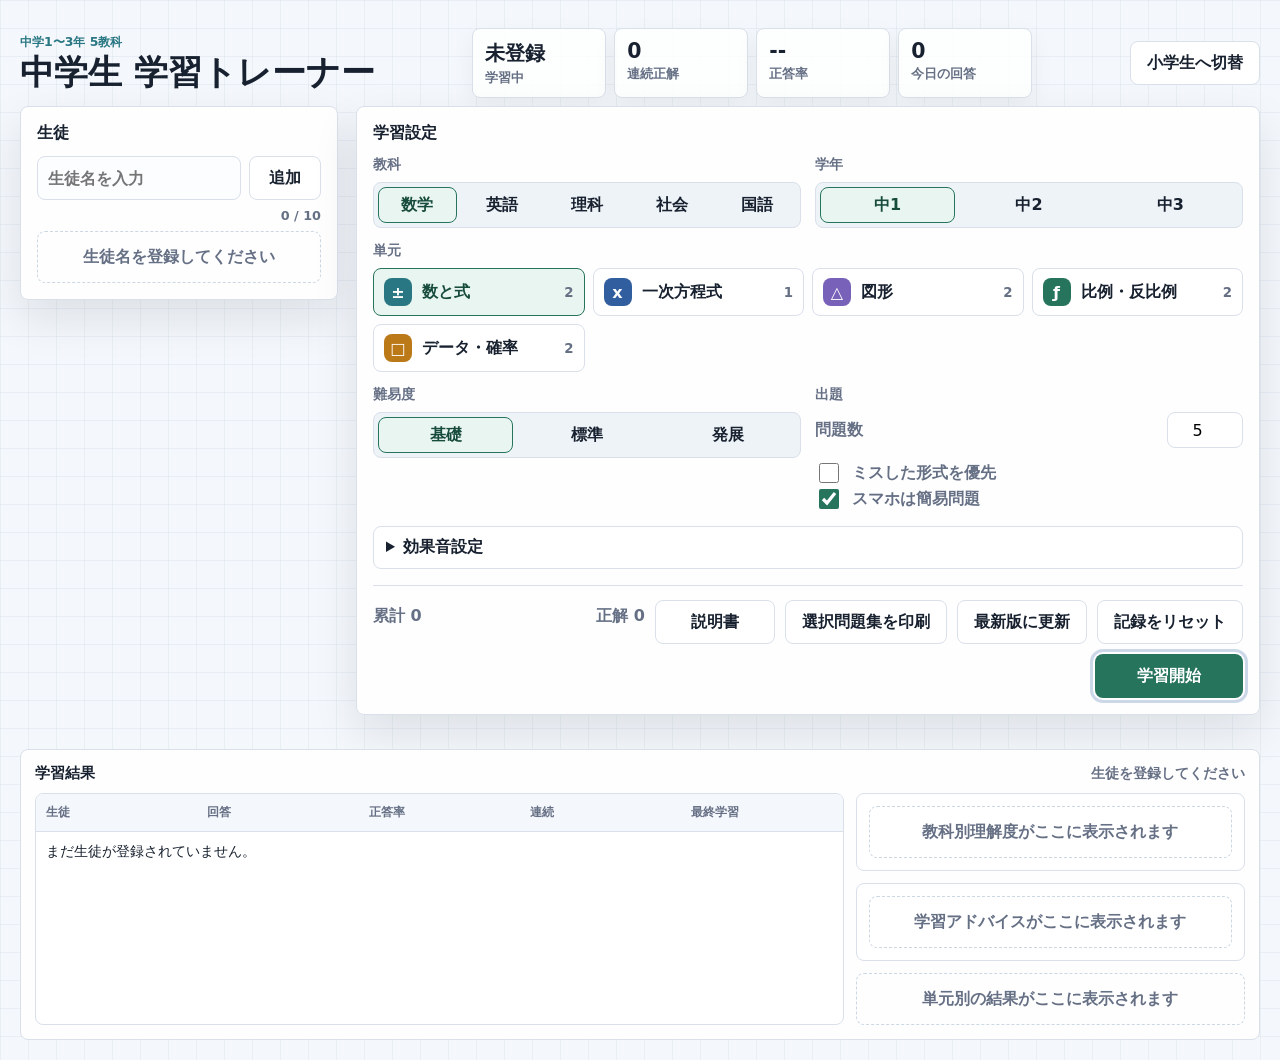
==== index.html @ bdedbe23 "Add files via upload" ====
<!doctype html>
<html lang="ja">
  <head>
    <meta charset="utf-8" />
    <meta name="viewport" content="width=device-width, initial-scale=1" />
    <title>学習トレーナー</title>
  <link rel="stylesheet" href="./styles.css?v=20260623-expert-level" />
  </head>
  <body class="teacher-mode">
    <div class="app-shell">
      <header class="topbar">
        <div>
          <p class="eyebrow" id="appEyebrow">小学生・中学生</p>
          <h1 id="appTitle">学習トレーナー</h1>
        </div>
        <div class="score-strip" aria-label="学習状況">
          <div>
            <span id="activeStudentName">未登録</span>
            <small>学習中</small>
          </div>
          <div>
            <span id="streakCount">0</span>
            <small>連続正解</small>
          </div>
          <div>
            <span id="accuracyRate">--</span>
            <small>正答率</small>
          </div>
          <div>
            <span id="todayCount">0</span>
            <small>今日の回答</small>
          </div>
        </div>
        <div class="topbar-actions">
          <button class="secondary stage-switch" id="schoolStageButton" type="button">小/中切替</button>
          <button class="secondary teacher-switch" id="teacherModeButton" type="button">講師画面</button>
        </div>
      </header>

      <main>
        <section class="teacher-screen" id="teacherScreen" aria-label="講師画面">
          <div class="teacher-grid">
            <section class="teacher-panel student-section">
              <h2>生徒</h2>
              <form class="student-form" id="studentForm">
                <label class="sr-only" for="studentNameInput">生徒名</label>
                <input id="studentNameInput" type="text" maxlength="16" autocomplete="off" placeholder="生徒名を入力" />
                <button class="secondary" id="addStudent" type="submit">追加</button>
              </form>
              <div class="student-count" id="studentCount">0 / 10</div>
              <div class="student-list" id="studentList"></div>
            </section>

            <section class="teacher-panel setup-panel">
              <h2>学習設定</h2>
              <div class="setup-grid">
                <div>
                  <h3>教科</h3>
                  <div class="segmented subject-tabs" id="subjectTabs" role="tablist" aria-label="教科"></div>
                </div>
                <div>
                  <h3>学年</h3>
                  <div class="segmented grade-tabs" id="gradeTabs" role="tablist" aria-label="学年"></div>
                </div>
                <div class="wide">
                  <h3>単元</h3>
                  <div class="unit-list compact-units" id="unitList"></div>
                </div>
                <div>
                  <h3>難易度</h3>
                  <div class="segmented" id="levelTabs" role="tablist" aria-label="難易度"></div>
                </div>
                <div class="session-options">
                  <h3>出題</h3>
                  <div class="setting-row">
                    <label for="questionCount">問題数</label>
                    <input id="questionCount" type="number" min="5" max="100" step="5" value="5" />
                  </div>
                  <label class="toggle-row">
                    <input id="mistakeMode" type="checkbox" />
                    <span>ミスした形式を優先</span>
                  </label>
                  <label class="toggle-row">
                    <input id="mobileSimpleMode" type="checkbox" checked />
                    <span>スマホは簡易問題</span>
                  </label>
                </div>
                <details class="wide sound-settings" id="soundSettingsPanel">
                  <summary>効果音設定</summary>
                  <div class="sound-grid" id="soundSettings"></div>
                </details>
              </div>
              <div class="start-row">
                <div class="mini-stats">
                  <span>累計 <strong id="totalAnswers">0</strong></span>
                  <span>正解 <strong id="totalCorrect">0</strong></span>
                </div>
                <a class="secondary guide-link" href="./learning-guide.html" target="_blank" rel="noreferrer">説明書</a>
                <button class="secondary" id="printWorkbook" type="button">選択問題集を印刷</button>
                <button class="secondary" id="refreshCache" type="button">最新版に更新</button>
                <button class="secondary" id="resetStats" type="button">記録をリセット</button>
                <button class="primary" id="startSession" type="button">学習開始</button>
              </div>
            </section>

            <section class="results-strip teacher-results" aria-label="学習結果">
              <div class="review-head">
                <h2>学習結果</h2>
                <span id="resultsSummary" class="results-summary">生徒を登録してください</span>
              </div>
              <div class="results-layout">
                <div class="results-table-wrap">
                  <table class="results-table">
                    <thead>
                      <tr>
                        <th>生徒</th>
                        <th>回答</th>
                        <th>正答率</th>
                        <th>連続</th>
                        <th>最終学習</th>
                      </tr>
                    </thead>
                    <tbody id="resultsTableBody"></tbody>
                  </table>
                </div>
                <div class="insight-column">
                  <div class="subject-insight" id="subjectInsight"></div>
                  <div class="learning-advice" id="learningAdvice"></div>
                  <div class="unit-breakdown" id="unitBreakdown"></div>
                </div>
              </div>
            </section>
          </div>
        </section>

        <section class="learning-surface student-screen" id="studentScreen" aria-label="生徒用画面">
          <div class="session-bar">
            <div>
              <p class="unit-kicker" id="unitKicker">数と式</p>
              <h2 id="questionTitle">問題</h2>
            </div>
            <div class="progress-cluster" aria-label="進捗">
              <span id="progressText">1 / 10</span>
              <div class="progress-track">
                <span id="progressFill"></span>
              </div>
            </div>
          </div>

          <div class="problem-layout">
            <article class="problem-card">
              <div class="problem-meta">
                <span id="skillTag">正負の数</span>
                <span id="levelTag">基礎</span>
              </div>
              <p id="problemText" class="problem-text"></p>
              <div class="inline-memo-box memo-box" aria-label="タブレット用計算メモ">
                <div class="memo-head">
                  <h3>計算メモ</h3>
                  <button class="secondary small-button" id="clearInlineMemo" type="button">消す</button>
                </div>
                <textarea id="inlineScratchPad" spellcheck="false" autocomplete="off" placeholder="途中式やメモをここに入力できます。保存はされません。"></textarea>
              </div>
              <div id="answerArea" class="answer-area"></div>
              <div class="action-row">
                <button class="primary" id="beginAnswer" type="button">回答する</button>
                <button class="primary" id="checkAnswer" type="button">答え合わせ</button>
                <button class="secondary" id="saveQuestion" type="button">やめる</button>
                <button class="secondary" id="nextQuestion" type="button">次の問題</button>
              </div>
              <div id="feedback" class="feedback" aria-live="polite"></div>
            </article>

            <aside class="work-panel" aria-label="計算メモ">
              <canvas id="visualCanvas" width="640" height="440"></canvas>
              <div class="memo-box">
                <div class="memo-head">
                  <h3>計算メモ</h3>
                  <button class="secondary small-button" id="clearMemo" type="button">消す</button>
                </div>
                <textarea id="scratchPad" spellcheck="false" autocomplete="off" placeholder="途中式やメモをここに入力できます。保存はされません。"></textarea>
              </div>
            </aside>
          </div>

          <section class="review-strip" aria-label="直近の結果">
            <div class="review-head">
              <h2>直近の結果</h2>
              <button class="icon-button" id="restartSession" type="button" aria-label="はじめから">
                <span aria-hidden="true">↻</span>
              </button>
            </div>
            <div id="historyList" class="history-list"></div>
          </section>

          <section class="session-result" id="sessionResult" aria-label="結果">
            <div class="result-panel">
              <p class="unit-kicker" id="resultKicker">結果</p>
              <h2 id="resultTitle">学習結果</h2>
              <div class="result-score">
                <div><span id="resultCorrect">0</span><small>正解</small></div>
                <div><span id="resultTotal">0</span><small>回答</small></div>
                <div><span id="resultAccuracy">--</span><small>正答率</small></div>
              </div>
              <button class="primary" id="returnSelection" type="button">選択画面へ</button>
            </div>
          </section>
        </section>
      </main>
    </div>

    <div class="print-dialog-backdrop" id="printDialog" hidden>
      <section class="print-dialog" role="dialog" aria-modal="true" aria-labelledby="printDialogTitle">
        <div class="print-dialog-head">
          <div>
            <p class="unit-kicker">予習用問題集</p>
            <h2 id="printDialogTitle">印刷する範囲を選択</h2>
          </div>
          <button class="icon-button" id="closePrintDialog" type="button" aria-label="閉じる">×</button>
        </div>
        <div class="print-form">
          <label>
            <span>教科</span>
            <select id="printSubject"></select>
          </label>
          <label>
            <span>学年</span>
            <select id="printGrade"></select>
          </label>
          <label>
            <span>単元</span>
            <select id="printUnit"></select>
          </label>
          <label>
            <span>難易度</span>
            <select id="printLevel"></select>
          </label>
          <label>
            <span>単元あたり問題ページ</span>
            <input id="printPages" type="number" min="1" max="8" step="1" value="1" />
          </label>
          <p class="print-estimate" id="printEstimate">問題ページ数を選択してください。</p>
        </div>
        <div class="print-dialog-actions">
          <button class="secondary" id="cancelPrintWorkbook" type="button">キャンセル</button>
          <button class="primary" id="createPrintWorkbook" type="button">問題集を作成</button>
        </div>
      </section>
    </div>

    <div class="school-choice-backdrop" id="schoolChoice" role="dialog" aria-modal="true" aria-labelledby="schoolChoiceTitle" hidden>
      <section class="school-choice">
        <p class="unit-kicker">学習コース</p>
        <h2 id="schoolChoiceTitle">どちらで学習しますか</h2>
        <div class="school-choice-grid">
          <button class="school-choice-card" type="button" data-school-stage="elementary">
            <span>小</span>
            <strong>小学生</strong>
            <small>小1〜小6 / 算数・国語・理科・社会・英語</small>
          </button>
          <button class="school-choice-card" type="button" data-school-stage="junior">
            <span>中</span>
            <strong>中学生</strong>
            <small>中1〜中3 / 5教科</small>
          </button>
        </div>
      </section>
    </div>

  <script src="./app.js?v=20260623-expert-level"></script>
  </body>
</html>
---- styles.css ----
:root {
  color-scheme: light;
  --ink: #18212f;
  --muted: #667085;
  --line: #d9e0ea;
  --panel: #ffffff;
  --paper: #f4f7fb;
  --green: #27745d;
  --green-dark: #174c3c;
  --red: #b44745;
  --amber: #bc7917;
  --blue: #315e9f;
  --teal: #287783;
  --lavender: #7861b8;
  --shadow: 0 18px 45px rgba(24, 33, 47, 0.1);
}

* {
  box-sizing: border-box;
}

html {
  min-height: 100%;
  background:
    linear-gradient(rgba(49, 94, 159, 0.06) 1px, transparent 1px),
    linear-gradient(90deg, rgba(40, 119, 131, 0.06) 1px, transparent 1px),
    var(--paper);
  background-size: 28px 28px;
}

body {
  min-height: 100%;
  margin: 0;
  color: var(--ink);
  font-family:
    "Yu Gothic UI",
    "Meiryo",
    system-ui,
    -apple-system,
    BlinkMacSystemFont,
    "Segoe UI",
    sans-serif;
}

button,
input {
  font: inherit;
  touch-action: manipulation;
}

.sr-only {
  position: absolute;
  width: 1px;
  height: 1px;
  overflow: hidden;
  clip: rect(0 0 0 0);
  white-space: nowrap;
}

button {
  border: 0;
  cursor: pointer;
}

.app-shell {
  width: min(1420px, 100%);
  margin: 0 auto;
  padding: 20px;
}

body.teacher-mode .student-screen,
body.teacher-mode .teacher-switch,
body.student-mode .teacher-screen {
  display: none;
}

body.student-mode {
  min-height: 100dvh;
}

.topbar {
  display: flex;
  align-items: center;
  justify-content: space-between;
  gap: 18px;
  min-height: 86px;
}

.eyebrow,
.unit-kicker {
  margin: 0 0 4px;
  color: var(--teal);
  font-size: 0.78rem;
  font-weight: 800;
}

h1,
h2,
h3,
p {
  margin-top: 0;
}

h1 {
  margin-bottom: 0;
  font-size: 2.1rem;
  line-height: 1.1;
}

.score-strip {
  display: grid;
  grid-template-columns: repeat(4, minmax(96px, 1fr));
  gap: 8px;
  min-width: min(560px, 100%);
}

.teacher-switch {
  min-width: 112px;
}

.topbar-actions {
  display: flex;
  flex-wrap: wrap;
  justify-content: flex-end;
  gap: 8px;
}

.stage-switch {
  min-width: 126px;
}

.school-choice-backdrop {
  position: fixed;
  inset: 0;
  z-index: 50;
  display: grid;
  place-items: center;
  padding: 20px;
  background: rgba(24, 33, 47, 0.42);
}

.school-choice-backdrop[hidden] {
  display: none;
}

.school-choice {
  width: min(760px, 100%);
  border: 1px solid var(--line);
  border-radius: 8px;
  padding: 22px;
  background: rgba(255, 255, 255, 0.98);
  box-shadow: 0 24px 70px rgba(24, 33, 47, 0.22);
}

.school-choice h2 {
  margin-bottom: 16px;
  font-size: 1.45rem;
}

.school-choice-grid {
  display: grid;
  grid-template-columns: repeat(2, minmax(0, 1fr));
  gap: 14px;
}

.school-choice-card {
  min-height: 150px;
  display: grid;
  grid-template-columns: 58px 1fr;
  grid-template-rows: auto auto;
  align-content: center;
  gap: 7px 14px;
  border: 2px solid var(--line);
  border-radius: 8px;
  padding: 18px;
  background: #fff;
  color: var(--ink);
  text-align: left;
}

.school-choice-card:hover,
.school-choice-card:focus-visible,
.school-choice-card.active {
  border-color: var(--teal);
  box-shadow: 0 0 0 4px rgba(40, 119, 131, 0.13);
}

.school-choice-card span {
  grid-row: 1 / 3;
  width: 58px;
  height: 58px;
  display: inline-flex;
  align-items: center;
  justify-content: center;
  border-radius: 8px;
  background: #edf3f8;
  color: var(--blue);
  font-size: 1.45rem;
  font-weight: 920;
}

.school-choice-card strong {
  align-self: end;
  font-size: 1.25rem;
}

.school-choice-card small {
  align-self: start;
  color: var(--muted);
  font-size: 0.9rem;
  font-weight: 760;
  line-height: 1.45;
}

.score-strip div {
  min-height: 62px;
  padding: 10px 12px;
  border: 1px solid var(--line);
  border-radius: 8px;
  background: rgba(255, 255, 255, 0.86);
  box-shadow: 0 8px 24px rgba(24, 33, 47, 0.05);
}

.score-strip span {
  display: block;
  font-size: 1.28rem;
  font-weight: 850;
}

#activeStudentName {
  overflow: hidden;
  text-overflow: ellipsis;
  white-space: nowrap;
}

.score-strip small {
  color: var(--muted);
  font-weight: 700;
}

.workspace {
  display: grid;
  grid-template-columns: 318px 1fr;
  gap: 18px;
  align-items: start;
}

.teacher-screen {
  min-width: 0;
}

.teacher-grid {
  display: grid;
  grid-template-columns: minmax(280px, 318px) 1fr;
  gap: 18px;
  align-items: start;
}

.teacher-panel,
.teacher-results {
  border: 1px solid var(--line);
  border-radius: 8px;
  background: rgba(255, 255, 255, 0.93);
  box-shadow: var(--shadow);
}

.teacher-panel {
  padding: 16px;
}

.teacher-panel h2 {
  margin-bottom: 12px;
  font-size: 1rem;
}

.teacher-panel h3 {
  margin-bottom: 8px;
  color: var(--muted);
  font-size: 0.86rem;
}

.setup-panel {
  min-width: 0;
}

.setup-grid {
  display: grid;
  grid-template-columns: repeat(2, minmax(0, 1fr));
  gap: 14px;
}

.setup-grid .wide {
  grid-column: 1 / -1;
}

.compact-units {
  grid-template-columns: repeat(auto-fill, minmax(190px, 1fr));
}

.start-row {
  display: flex;
  flex-wrap: wrap;
  justify-content: flex-end;
  gap: 10px;
  align-items: center;
  margin-top: 16px;
  padding-top: 14px;
  border-top: 1px solid var(--line);
}

.start-row .mini-stats {
  flex: 1 1 180px;
}

.teacher-results {
  grid-column: 1 / -1;
}

.control-panel,
.learning-surface,
.problem-card,
.work-panel,
.review-strip {
  border: 1px solid var(--line);
  border-radius: 8px;
  background: rgba(255, 255, 255, 0.93);
  box-shadow: var(--shadow);
}

.control-panel {
  position: sticky;
  top: 20px;
  padding: 16px;
}

.panel-section {
  padding: 4px 0 18px;
  border-bottom: 1px solid var(--line);
}

.panel-section + .panel-section {
  padding-top: 18px;
}

.panel-section:last-child {
  border-bottom: 0;
  padding-bottom: 0;
}

.panel-section h2,
.review-head h2 {
  margin-bottom: 10px;
  font-size: 0.92rem;
}

.student-form {
  display: grid;
  grid-template-columns: 1fr 72px;
  gap: 8px;
  margin-bottom: 8px;
}

.student-form input {
  width: 100%;
  min-height: 40px;
  border: 1px solid var(--line);
  border-radius: 8px;
  padding: 8px 10px;
  background: #fbfdff;
  font-weight: 800;
}

.student-form .secondary {
  min-width: 0;
  padding: 0 10px;
}

.student-count {
  margin-bottom: 8px;
  color: var(--muted);
  font-size: 0.8rem;
  font-weight: 800;
  text-align: right;
}

.student-list {
  display: grid;
  gap: 7px;
}

.student-row {
  display: grid;
  grid-template-columns: 1fr 34px;
  gap: 6px;
}

.student-button {
  min-width: 0;
  min-height: 38px;
  border: 1px solid var(--line);
  border-radius: 8px;
  padding: 7px 10px;
  background: #fff;
  color: var(--ink);
  text-align: left;
  font-weight: 850;
}

.student-button span {
  display: block;
  overflow: hidden;
  text-overflow: ellipsis;
  white-space: nowrap;
}

.student-button small {
  color: var(--muted);
  font-weight: 800;
}

.student-button.active {
  border-color: var(--green);
  background: #e9f5f0;
  color: var(--green-dark);
}

.delete-student {
  display: grid;
  place-items: center;
  min-height: 38px;
  border: 1px solid var(--line);
  border-radius: 8px;
  background: #fff;
  color: var(--red);
  font-size: 1rem;
  font-weight: 900;
}

.unit-list {
  display: grid;
  gap: 8px;
}

.unit-button,
.segmented button {
  min-height: 40px;
  border: 1px solid var(--line);
  border-radius: 8px;
  background: #fff;
  color: var(--ink);
  font-weight: 800;
}

.unit-button {
  display: grid;
  grid-template-columns: 28px 1fr auto;
  align-items: center;
  gap: 10px;
  width: 100%;
  padding: 9px 10px;
  text-align: left;
}

.unit-button span:first-child {
  display: grid;
  place-items: center;
  width: 28px;
  height: 28px;
  border-radius: 8px;
  color: #fff;
  font-weight: 900;
}

.unit-button small {
  color: var(--muted);
  font-weight: 750;
}

.unit-button.active,
.segmented button.active {
  border-color: var(--green);
  background: #e9f5f0;
  color: var(--green-dark);
}

.segmented {
  display: grid;
  grid-template-columns: repeat(3, 1fr);
  gap: 6px;
  padding: 4px;
  border: 1px solid var(--line);
  border-radius: 8px;
  background: #eef3f7;
}

.segmented button {
  min-height: 36px;
  border-color: transparent;
  background: transparent;
}

.subject-tabs {
  grid-template-columns: repeat(5, 1fr);
}

.grade-tabs {
  grid-template-columns: repeat(3, 1fr);
}

.setting-row {
  display: flex;
  align-items: center;
  justify-content: space-between;
  gap: 12px;
  margin-bottom: 12px;
}

.setting-row label,
.toggle-row {
  color: var(--muted);
  font-weight: 800;
}

.setting-row input {
  width: 76px;
  min-height: 36px;
  border: 1px solid var(--line);
  border-radius: 8px;
  padding: 6px 8px;
  text-align: center;
}

.toggle-row {
  display: flex;
  align-items: center;
  gap: 10px;
}

.toggle-row input {
  width: 20px;
  height: 20px;
  accent-color: var(--green);
}

.sound-settings {
  min-width: 0;
}

.sound-settings summary {
  min-height: 40px;
  border: 1px solid var(--line);
  border-radius: 8px;
  padding: 10px 12px;
  background: #fff;
  color: var(--ink);
  cursor: pointer;
  font-weight: 850;
}

.sound-settings[open] summary {
  margin-bottom: 10px;
  background: #eef3f7;
}

.sound-grid {
  display: grid;
  grid-template-columns: repeat(2, minmax(0, 1fr));
  gap: 8px;
}

.sound-row {
  display: grid;
  grid-template-columns: 112px minmax(0, 1fr);
  align-items: center;
  gap: 8px;
}

.sound-row label {
  color: var(--muted);
  font-size: 0.82rem;
  font-weight: 850;
}

.sound-row select {
  width: 100%;
  min-height: 36px;
  border: 1px solid var(--line);
  border-radius: 8px;
  padding: 6px 8px;
  background: #fff;
  color: var(--ink);
  font: inherit;
  font-weight: 800;
}

.mini-stats {
  display: flex;
  justify-content: space-between;
  gap: 10px;
  color: var(--muted);
  font-weight: 800;
  margin-bottom: 12px;
}

.learning-surface {
  min-width: 0;
  padding: 18px;
}

.student-screen {
  border: 1px solid var(--line);
  border-radius: 8px;
  background: rgba(255, 255, 255, 0.93);
  box-shadow: var(--shadow);
}

.session-bar {
  display: flex;
  justify-content: space-between;
  gap: 16px;
  align-items: center;
  padding-bottom: 14px;
}

.session-bar h2 {
  margin-bottom: 0;
  font-size: 1.45rem;
}

.progress-cluster {
  display: grid;
  gap: 7px;
  width: min(250px, 38vw);
  color: var(--muted);
  font-weight: 800;
  text-align: right;
}

.progress-track {
  overflow: hidden;
  height: 10px;
  border-radius: 999px;
  background: #dce6ef;
}

.progress-track span {
  display: block;
  width: 0;
  height: 100%;
  border-radius: inherit;
  background: linear-gradient(90deg, var(--green), var(--teal));
  transition: width 180ms ease;
}

.problem-layout {
  display: grid;
  grid-template-columns: minmax(0, 1.05fr) minmax(320px, 0.95fr);
  gap: 16px;
}

.problem-card {
  min-height: 430px;
  padding: 18px;
  display: flex;
  flex-direction: column;
  gap: 10px;
}

.problem-meta {
  display: flex;
  gap: 8px;
  flex-wrap: wrap;
  margin-bottom: 22px;
}

.problem-meta span,
.history-chip {
  display: inline-flex;
  align-items: center;
  min-height: 28px;
  border-radius: 999px;
  padding: 5px 10px;
  background: #edf3f8;
  color: var(--blue);
  font-size: 0.82rem;
  font-weight: 850;
}

.problem-text {
  min-height: 86px;
  margin-bottom: 8px;
  font-size: 1.64rem;
  font-weight: 850;
  line-height: 1.43;
}

.frac-wrap {
  display: inline-flex;
  align-items: center;
  vertical-align: middle;
}

.frac-render {
  display: inline-flex;
  align-items: center;
  gap: 0.05em;
  vertical-align: middle;
}

.frac-sign::before {
  content: attr(data-value);
  display: inline-block;
  margin-right: 0.03em;
}

.frac {
  display: inline-grid;
  grid-template-rows: auto auto;
  align-items: center;
  justify-items: center;
  min-width: 1.05em;
  margin: 0 0.08em;
  line-height: 1;
  vertical-align: middle;
}

.frac-top,
.frac-bottom {
  min-width: 100%;
  padding: 0 0.18em;
  text-align: center;
}

.frac-top {
  border-bottom: 0.12em solid currentColor;
  padding-bottom: 0.08em;
}

.frac-bottom {
  padding-top: 0.1em;
}

.frac-top::before,
.frac-bottom::before {
  content: attr(data-value);
}

.mission-tag {
  display: inline-flex;
  align-items: center;
  min-height: 26px;
  margin: 0 0 10px;
  border-radius: 8px;
  padding: 3px 9px;
  background: #fff5dd;
  color: #8a5a0a;
  font-size: 0.78rem;
  font-weight: 900;
  vertical-align: middle;
}

.problem-text br + .math {
  display: inline-block;
  margin-top: 5px;
}

.answer-area {
  display: grid;
  gap: 10px;
  margin-bottom: 8px;
}

.problem-card.stage-question .answer-area,
.problem-card.stage-question #checkAnswer,
.problem-card.stage-question #nextQuestion,
.problem-card.stage-answering #beginAnswer,
.problem-card.stage-answering #nextQuestion,
.problem-card.stage-checked #beginAnswer,
.problem-card.stage-checked #checkAnswer {
  display: none;
}

.problem-card.stage-question .feedback {
  background: #f5f8fb;
}

.answer-field,
.vector-fields {
  display: grid;
  gap: 8px;
}

.answer-field label,
.vector-fields legend {
  color: var(--muted);
  font-weight: 800;
}

.answer-field input,
.vector-fields input {
  width: 100%;
  min-height: 52px;
  border: 2px solid #cdd7e3;
  border-radius: 8px;
  padding: 10px 12px;
  background: #fbfdff;
  color: var(--ink);
  font-size: 1.18rem;
  font-weight: 800;
}

.vector-fields {
  grid-template-columns: repeat(2, minmax(0, 1fr));
  border: 0;
  padding: 0;
  margin: 0;
}

.vector-fields legend {
  grid-column: 1 / -1;
}

.answer-field input:focus,
.vector-fields input:focus {
  outline: 3px solid rgba(40, 119, 131, 0.18);
  border-color: var(--teal);
}

.fraction-answer-panel {
  display: grid;
  gap: 6px;
  border: 1px solid #d7e5df;
  border-radius: 8px;
  padding: 10px;
  background: #f4faf7;
}

.fraction-answer-panel > span {
  color: var(--green-dark);
  font-size: 0.82rem;
  font-weight: 900;
}

.fraction-answer-row {
  display: flex;
  align-items: center;
  gap: 9px;
}

.fraction-answer-row b {
  color: var(--ink);
  font-size: 1.05rem;
}

.fraction-input-stack {
  width: min(150px, 45vw);
  display: grid;
  grid-template-rows: 42px 3px 42px;
  align-items: center;
}

.fraction-input-stack input {
  width: 100%;
  height: 42px;
  border: 1px solid var(--line);
  border-radius: 8px;
  background: #fff;
  color: var(--ink);
  font: inherit;
  font-weight: 900;
  text-align: center;
}

.fraction-input-stack input:focus {
  border-color: var(--teal);
  outline: 3px solid rgba(40, 119, 131, 0.18);
}

.fraction-input-stack i {
  display: block;
  height: 3px;
  border-radius: 999px;
  background: var(--ink);
}

.blank-box {
  display: inline-grid;
  min-width: 1.5em;
  min-height: 1.25em;
  place-items: center;
  border: 2px solid currentColor;
  border-radius: 4px;
  line-height: 1;
}

.fraction-answer-panel small {
  color: var(--muted);
  font-size: 0.76rem;
  font-weight: 760;
}

.math-input-tools {
  min-width: 0;
}

.math-key-grid {
  display: grid;
  grid-template-columns: repeat(auto-fit, minmax(44px, 1fr));
  gap: 6px;
}

.math-key {
  min-width: 0;
  min-height: 42px;
  border: 1px solid #cdd7e3;
  border-radius: 8px;
  background: #eef6f6;
  color: var(--ink);
  font: inherit;
  font-size: 1.08rem;
  font-weight: 900;
  line-height: 1;
  touch-action: manipulation;
}

.math-key.utility {
  background: #f7efe4;
  color: #744b0b;
}

.math-key:active {
  transform: translateY(1px);
}

.action-row {
  position: sticky;
  bottom: 0;
  z-index: 2;
  display: flex;
  flex-wrap: wrap;
  gap: 10px;
  margin-top: 4px;
  padding-top: 8px;
  background: rgba(255, 255, 255, 0.95);
}

.primary,
.secondary,
.icon-button {
  min-height: 44px;
  border-radius: 8px;
  font-weight: 850;
}

.primary {
  min-width: 148px;
  padding: 0 18px;
  background: var(--green);
  color: #fff;
}

.secondary {
  min-width: 120px;
  padding: 0 16px;
  border: 1px solid var(--line);
  background: #fff;
  color: var(--ink);
}

.guide-link {
  display: inline-flex;
  align-items: center;
  justify-content: center;
  text-decoration: none;
}

.full {
  width: 100%;
}

.icon-button {
  width: 42px;
  border: 1px solid var(--line);
  background: #fff;
  color: var(--ink);
  font-size: 1.35rem;
}

.print-dialog-backdrop {
  position: fixed;
  inset: 0;
  z-index: 30;
  display: grid;
  place-items: center;
  padding: 18px;
  background: rgba(24, 33, 47, 0.42);
}

.print-dialog-backdrop[hidden] {
  display: none;
}

.print-dialog {
  width: min(760px, 100%);
  max-height: min(92dvh, 680px);
  overflow: auto;
  border: 1px solid var(--line);
  border-radius: 8px;
  background: #fff;
  box-shadow: 0 24px 72px rgba(24, 33, 47, 0.24);
}

.print-dialog-head {
  display: flex;
  align-items: center;
  justify-content: space-between;
  gap: 14px;
  padding: 18px 18px 12px;
  border-bottom: 1px solid var(--line);
}

.print-dialog-head h2 {
  margin: 0;
  font-size: 1.15rem;
}

.print-form {
  display: grid;
  grid-template-columns: repeat(2, minmax(0, 1fr));
  gap: 12px;
  padding: 16px 18px 6px;
}

.print-form label {
  display: grid;
  gap: 6px;
  color: var(--muted);
  font-size: 0.84rem;
  font-weight: 850;
}

.print-form select,
.print-form input {
  width: 100%;
  min-height: 44px;
  border: 1px solid var(--line);
  border-radius: 8px;
  padding: 8px 10px;
  background: #fbfdff;
  color: var(--ink);
  font: inherit;
  font-weight: 850;
}

.print-estimate {
  grid-column: 1 / -1;
  margin: 0;
  border: 1px solid #d7e5df;
  border-radius: 8px;
  padding: 10px 12px;
  background: #f0f8f4;
  color: var(--green-dark);
  font-size: 0.86rem;
  font-weight: 850;
  line-height: 1.45;
}

.print-dialog-actions {
  display: flex;
  justify-content: flex-end;
  gap: 10px;
  padding: 14px 18px 18px;
}

.feedback {
  min-height: 68px;
  margin-top: 14px;
  padding: 12px;
  border-radius: 8px;
  background: #f5f8fb;
  color: var(--muted);
  font-size: 0.94rem;
  font-weight: 760;
  line-height: 1.55;
}

.feedback strong {
  font-size: 1.08em;
  font-weight: 920;
}

.feedback.correct {
  background: #e7f5ee;
  color: var(--green-dark);
}

.feedback.wrong {
  background: #fff0ef;
  color: var(--red);
}

.work-panel {
  overflow: hidden;
  display: grid;
  grid-template-rows: 1fr;
  min-height: 430px;
}

canvas {
  width: 100%;
  height: 100%;
  min-height: 170px;
  display: none;
  background: #fbfdff;
}

.memo-box {
  display: grid;
  grid-template-rows: auto 1fr;
  min-height: 430px;
  border-top: 0;
  padding: 14px 16px;
  background: #f7fafc;
}

.inline-memo-box {
  display: none;
}

.memo-head {
  display: flex;
  align-items: center;
  justify-content: space-between;
  gap: 10px;
  margin-bottom: 10px;
}

.memo-head h3 {
  margin: 0;
  font-size: 0.9rem;
}

.small-button {
  min-width: 68px;
  min-height: 34px;
  padding: 0 10px;
  font-size: 0.82rem;
}

.memo-box textarea {
  width: 100%;
  min-height: 340px;
  resize: none;
  border: 1px solid #cdd7e3;
  border-radius: 8px;
  padding: 0 12px;
  background:
    linear-gradient(#fbfdff 31px, #e9eef5 32px);
  background-size: 100% 32px;
  color: var(--ink);
  font: inherit;
  font-size: 1rem;
  font-weight: 750;
  line-height: 32px;
}

.memo-box textarea:focus {
  outline: 3px solid rgba(49, 94, 159, 0.18);
  border-color: var(--blue);
}

.review-strip {
  margin-top: 16px;
  padding: 14px;
  box-shadow: none;
}

.session-result {
  display: none;
}

.student-screen.show-result > .session-bar,
.student-screen.show-result > .problem-layout,
.student-screen.show-result > .review-strip {
  display: none;
}

.student-screen.show-result .session-result {
  min-height: min(520px, calc(100dvh - 140px));
  display: grid;
  place-items: center;
  padding: 20px;
}

.result-panel {
  width: min(620px, 100%);
  border: 1px solid var(--line);
  border-radius: 8px;
  padding: 22px;
  background: #fff;
  box-shadow: var(--shadow);
  text-align: center;
}

.result-panel h2 {
  margin-bottom: 18px;
  font-size: 1.7rem;
}

.result-score {
  display: grid;
  grid-template-columns: repeat(3, 1fr);
  gap: 10px;
  margin-bottom: 18px;
}

.result-score div {
  min-height: 82px;
  border: 1px solid var(--line);
  border-radius: 8px;
  padding: 12px;
  background: #f7fafc;
}

.result-score span {
  display: block;
  font-size: 1.8rem;
  font-weight: 900;
}

.result-score small {
  color: var(--muted);
  font-weight: 800;
}

.results-strip {
  min-width: 0;
  margin-top: 16px;
  padding: 14px;
  border: 1px solid var(--line);
  border-radius: 8px;
  background: rgba(255, 255, 255, 0.93);
  box-shadow: none;
}

.review-head {
  display: flex;
  align-items: center;
  justify-content: space-between;
  gap: 12px;
  margin-bottom: 10px;
}

.review-head h2 {
  margin-bottom: 0;
}

.results-summary {
  color: var(--muted);
  font-size: 0.86rem;
  font-weight: 800;
}

.results-layout {
  display: grid;
  grid-template-columns: minmax(0, 1.35fr) minmax(260px, 0.65fr);
  gap: 12px;
}

.insight-column {
  display: grid;
  gap: 12px;
  align-content: start;
}

.results-table-wrap {
  min-width: 0;
  overflow-x: auto;
  border: 1px solid var(--line);
  border-radius: 8px;
  background: #fff;
}

.results-table {
  width: 100%;
  min-width: 0;
  border-collapse: collapse;
  font-size: 0.9rem;
  table-layout: fixed;
}

.results-table th,
.results-table td {
  padding: 10px;
  border-bottom: 1px solid var(--line);
  text-align: left;
  vertical-align: middle;
}

.results-table th {
  background: #f4f7fb;
  color: var(--muted);
  font-size: 0.78rem;
  font-weight: 850;
}

.results-table tr:last-child td {
  border-bottom: 0;
}

.results-table tr.active td {
  background: #e9f5f0;
}

.student-result-button {
  padding: 0;
  background: transparent;
  color: var(--ink);
  font-weight: 900;
  text-align: left;
}

.unit-breakdown {
  min-width: 0;
  display: grid;
  gap: 8px;
  align-content: start;
}

.subject-insight {
  min-width: 0;
  border: 1px solid var(--line);
  border-radius: 8px;
  padding: 12px;
  background: #fff;
}

.subject-insight h3 {
  margin-bottom: 8px;
  color: var(--muted);
  font-size: 0.86rem;
}

.learning-advice {
  min-width: 0;
  border: 1px solid var(--line);
  border-radius: 8px;
  padding: 12px;
  background: #fff;
}

.learning-advice h3 {
  margin-bottom: 8px;
  color: var(--muted);
  font-size: 0.86rem;
}

.advice-list {
  display: grid;
  gap: 8px;
}

.advice-card {
  display: grid;
  gap: 5px;
  border: 1px solid #dce6ef;
  border-left: 5px solid var(--blue);
  border-radius: 8px;
  padding: 10px;
  background: #fbfdff;
}

.advice-card.weak {
  border-left-color: var(--red);
  background: #fff8f7;
}

.advice-card.strong {
  border-left-color: var(--green);
  background: #f2faf6;
}

.advice-card.level {
  border-left-color: var(--lavender);
  background: #f7f5ff;
}

.advice-card.start {
  border-left-color: var(--amber);
  background: #fff9ef;
}

.advice-card > span {
  color: var(--muted);
  font-size: 0.72rem;
  font-weight: 920;
}

.advice-card strong {
  color: var(--ink);
  font-size: 0.92rem;
  line-height: 1.35;
}

.advice-card p {
  margin: 0;
  color: var(--ink);
  font-size: 0.82rem;
  font-weight: 760;
  line-height: 1.5;
}

.advice-card small {
  color: var(--muted);
  font-size: 0.74rem;
  font-weight: 820;
  line-height: 1.4;
}

.radar-wrap {
  display: grid;
  grid-template-columns: 150px minmax(0, 1fr);
  gap: 10px;
  align-items: center;
}

.radar-wrap svg {
  width: 150px;
  height: 150px;
}

.radar-grid polygon {
  fill: none;
  stroke: #d8e0ea;
  stroke-width: 1;
}

.radar-grid line {
  stroke: #e2e8f0;
  stroke-width: 1;
}

.radar-grid text {
  fill: #516070;
  font-size: 9px;
  font-weight: 850;
  text-anchor: middle;
  dominant-baseline: middle;
}

.radar-score {
  fill: rgba(39, 116, 93, 0.28);
  stroke: var(--green);
  stroke-width: 2;
}

.subject-scores {
  display: grid;
  gap: 5px;
  color: var(--muted);
  font-size: 0.78rem;
  font-weight: 850;
}

.subject-scores span {
  display: flex;
  justify-content: space-between;
  gap: 8px;
}

.subject-scores em {
  font-style: normal;
  color: var(--ink);
}

.breakdown-card {
  min-height: 52px;
  border: 1px solid var(--line);
  border-radius: 8px;
  padding: 10px;
  background: #fff;
}

.breakdown-card strong {
  display: flex;
  justify-content: space-between;
  gap: 8px;
  margin-bottom: 7px;
  font-size: 0.86rem;
}

.breakdown-card span {
  color: var(--muted);
  font-size: 0.78rem;
  font-weight: 800;
}

.breakdown-meter {
  overflow: hidden;
  height: 8px;
  border-radius: 999px;
  background: #dce6ef;
}

.breakdown-meter i {
  display: block;
  width: 0;
  height: 100%;
  background: linear-gradient(90deg, var(--green), var(--teal));
}

.history-list {
  display: grid;
  grid-template-columns: repeat(auto-fill, minmax(180px, 1fr));
  gap: 8px;
  min-height: 50px;
}

.history-card {
  min-height: 76px;
  border: 1px solid var(--line);
  border-left: 5px solid var(--line);
  border-radius: 8px;
  padding: 9px 10px;
  background: #fff;
}

.history-card.correct {
  border-left-color: var(--green);
}

.history-card.wrong {
  border-left-color: var(--red);
}

.history-card strong {
  display: block;
  margin-bottom: 4px;
  font-size: 0.88rem;
}

.history-card span {
  display: block;
  color: var(--muted);
  font-size: 0.8rem;
  font-weight: 750;
  white-space: nowrap;
  overflow: hidden;
  text-overflow: ellipsis;
}

.empty-history {
  display: grid;
  place-items: center;
  min-height: 52px;
  border: 1px dashed #cbd7e3;
  border-radius: 8px;
  color: var(--muted);
  font-weight: 800;
}

button:hover {
  filter: brightness(0.98);
}

button:disabled,
input:disabled {
  cursor: not-allowed;
  opacity: 0.55;
}

button:focus-visible {
  outline: 3px solid rgba(49, 94, 159, 0.24);
  outline-offset: 2px;
}

@media (max-width: 1040px) {
  .workspace,
  .teacher-grid,
  .problem-layout,
  .results-layout {
    grid-template-columns: 1fr;
  }

  .control-panel {
    position: static;
  }

  .unit-list {
    grid-template-columns: repeat(2, minmax(0, 1fr));
  }

  .compact-units {
    grid-template-columns: repeat(2, minmax(0, 1fr));
  }
}

@media (min-width: 721px) {
  .results-table {
    min-width: 560px;
  }
}

@media (min-width: 740px) and (max-width: 1040px) {
  body.student-mode .problem-layout {
    grid-template-columns: minmax(0, 1fr) minmax(250px, 0.62fr);
  }

  body.student-mode .work-panel {
    display: grid;
  }
}

@media (min-width: 740px) and (max-width: 1180px) {
  body.student-mode .work-panel {
    grid-template-rows: 1fr;
    min-height: 360px;
  }

  body.student-mode .work-panel canvas {
    display: none;
  }

  body.student-mode .memo-box {
    min-height: 360px;
    padding: 12px;
  }

  body.student-mode .memo-box textarea {
    min-height: 290px;
  }
}

@media (max-width: 720px) {
  .app-shell {
    padding: 12px;
  }

  .topbar,
  .session-bar,
  .action-row {
    align-items: stretch;
    flex-direction: column;
  }

  .score-strip {
    grid-template-columns: repeat(2, 1fr);
    min-width: 0;
  }

  .topbar-actions {
    width: 100%;
  }

  .stage-switch,
  .teacher-switch {
    flex: 1 1 140px;
  }

  .school-choice-grid {
    grid-template-columns: 1fr;
  }

  .school-choice-card {
    min-height: 118px;
  }

  .topbar h1 {
    font-size: 1.55rem;
  }

  .session-bar h2 {
    font-size: 1.2rem;
  }

  .result-panel h2 {
    font-size: 1.45rem;
  }

  .score-strip div {
    padding: 8px;
  }

  .score-strip span {
    font-size: 1.05rem;
  }

  .unit-list {
    grid-template-columns: 1fr;
  }

  .subject-tabs,
  .sound-grid {
    grid-template-columns: 1fr;
  }

  .progress-cluster {
    width: 100%;
    text-align: left;
  }

  .problem-card,
  .work-panel {
    min-height: 0;
  }

  .problem-text {
    min-height: 0;
  }

  .vector-fields {
    grid-template-columns: 1fr;
  }

  .primary,
  .secondary {
    width: 100%;
  }

  .radar-wrap {
    grid-template-columns: 1fr;
    justify-items: center;
  }

  .subject-scores {
    width: 100%;
  }

  .print-form,
  .setup-grid,
  .start-row {
    grid-template-columns: 1fr;
  }

  .print-dialog-actions {
    flex-direction: column-reverse;
  }
}

@media (orientation: landscape) and (max-height: 680px) {
  body.student-mode {
    overflow: hidden;
  }

  body.student-mode .app-shell {
    height: 100dvh;
    padding: 8px;
    display: grid;
    grid-template-rows: auto 1fr;
    gap: 8px;
  }

  body.student-mode .topbar {
    min-height: 0;
    gap: 8px;
  }

  body.student-mode .eyebrow {
    margin-bottom: 0;
    font-size: 0.68rem;
  }

  body.student-mode h1 {
    font-size: 1.2rem;
  }

  body.student-mode .score-strip {
    grid-template-columns: repeat(4, minmax(78px, 1fr));
    gap: 6px;
    min-width: min(430px, 100%);
  }

  body.student-mode .score-strip div {
    min-height: 46px;
    padding: 6px 8px;
  }

  body.student-mode .score-strip span {
    font-size: 1rem;
  }

  body.student-mode .score-strip small {
    font-size: 0.68rem;
  }

  body.student-mode .teacher-switch {
    min-width: 96px;
    min-height: 40px;
    padding: 0 10px;
  }

  body.student-mode main,
  body.student-mode .student-screen {
    min-height: 0;
  }

  body.student-mode .student-screen {
    height: 100%;
    padding: 10px;
    overflow: hidden;
  }

  body.student-mode .session-bar {
    padding-bottom: 8px;
  }

  body.student-mode .session-bar h2 {
    font-size: 1.1rem;
  }

  body.student-mode .unit-kicker {
    font-size: 0.68rem;
  }

  body.student-mode .progress-cluster {
    width: 180px;
    font-size: 0.78rem;
  }

  body.student-mode .problem-layout {
    height: calc(100% - 58px);
    grid-template-columns: minmax(0, 1.1fr) minmax(260px, 0.9fr);
    gap: 10px;
  }

  body.student-mode .problem-card,
  body.student-mode .work-panel {
    min-height: 0;
  }

  body.student-mode .problem-card {
    padding: 12px;
  }

  body.student-mode .problem-meta {
    margin-bottom: 8px;
  }

  body.student-mode .problem-meta span {
    min-height: 24px;
    padding: 3px 8px;
    font-size: 0.72rem;
  }

  body.student-mode .problem-text {
    min-height: 0;
    margin-bottom: 10px;
    font-size: 1.15rem;
    line-height: 1.4;
  }

  body.student-mode .answer-area {
    margin-bottom: 8px;
  }

  body.student-mode .answer-field input,
  body.student-mode .vector-fields input {
    min-height: 42px;
    font-size: 1rem;
  }

  body.student-mode .primary,
  body.student-mode .secondary {
    min-height: 40px;
  }

  body.student-mode .feedback {
    min-height: 50px;
    max-height: 86px;
    overflow: auto;
    margin-top: 8px;
    padding: 9px;
    font-size: 0.86rem;
  }

  body.student-mode canvas {
    display: none;
  }

  body.student-mode .work-panel {
    grid-template-rows: 1fr;
  }

  body.student-mode .memo-box {
    min-height: 130px;
    padding: 9px 11px;
  }

  body.student-mode .memo-head {
    margin-bottom: 6px;
  }

  body.student-mode .memo-head h3 {
    font-size: 0.78rem;
  }

  body.student-mode .memo-box textarea {
    min-height: 92px;
    font-size: 0.78rem;
    line-height: 26px;
    background-size: 100% 26px;
  }

  body.student-mode .review-strip {
    display: none;
  }
}

@media (orientation: landscape) and (max-width: 900px) and (max-height: 520px) {
  body.student-mode .app-shell {
    padding: 6px;
    gap: 5px;
  }

  body.student-mode .topbar {
    display: grid;
    grid-template-columns: minmax(130px, 0.75fr) minmax(330px, 1.6fr) 96px;
    align-items: center;
  }

  body.student-mode .topbar h1 {
    font-size: 1.05rem;
  }

  body.student-mode .score-strip {
    grid-template-columns: repeat(4, minmax(72px, 1fr));
  }

  body.student-mode .score-strip div {
    min-height: 40px;
    padding: 4px 7px;
  }

  body.student-mode .student-screen {
    padding: 7px;
  }

  body.student-mode .session-bar {
    display: grid;
    grid-template-columns: minmax(0, 1fr) 150px;
    gap: 8px;
    padding-bottom: 5px;
  }

  body.student-mode .session-bar h2 {
    font-size: 1rem;
  }

  body.student-mode .progress-cluster {
    width: 150px;
  }

  body.student-mode .problem-layout {
    height: calc(100% - 42px);
    grid-template-columns: minmax(0, 1fr) minmax(210px, 0.58fr);
    gap: 7px;
  }

  body.student-mode .work-panel {
    display: grid;
    grid-template-rows: 1fr;
    min-height: 0;
  }

  body.student-mode .work-panel canvas {
    display: none;
  }

  body.student-mode .memo-box {
    min-height: 0;
    padding: 7px;
    border-top: 0;
  }

  body.student-mode .memo-head {
    margin-bottom: 5px;
  }

  body.student-mode .memo-head h3 {
    font-size: 0.72rem;
  }

  body.student-mode .memo-box textarea {
    min-height: 82px;
    font-size: 0.74rem;
    line-height: 24px;
    background-size: 100% 24px;
  }

  body.student-mode .problem-card {
    padding: 10px;
    overflow: auto;
  }

  body.student-mode .problem-meta {
    display: none;
  }

  body.student-mode .problem-text {
    min-height: 62px;
    margin-bottom: 8px;
    font-size: 1rem;
    line-height: 1.65;
  }

  body.student-mode .action-row {
    flex-direction: row;
    position: sticky;
    bottom: 0;
    z-index: 2;
    padding-top: 6px;
    background: rgba(255, 255, 255, 0.96);
  }

  body.student-mode .primary,
  body.student-mode .secondary {
    min-height: 36px;
  }

  body.student-mode .feedback {
    min-height: 42px;
    max-height: 48px;
    padding: 7px 9px;
    font-size: 0.8rem;
  }

  body.student-mode .student-screen.show-result .session-result {
    min-height: 100%;
    padding: 8px;
  }

  body.student-mode .result-panel {
    padding: 12px;
  }

  body.student-mode .result-score div {
    min-height: 58px;
    padding: 8px;
  }

  body.student-mode .result-score span {
    font-size: 1.25rem;
  }
}

@media (max-width: 1180px) {
  body.student-mode .problem-layout {
    grid-template-columns: 1fr;
  }

  body.student-mode .work-panel {
    display: none;
  }

  body.student-mode .inline-memo-box {
    display: grid;
    min-height: 156px;
    margin: 0 0 8px;
    border: 1px solid var(--line);
    border-radius: 8px;
    padding: 10px;
  }

  body.student-mode .inline-memo-box textarea {
    min-height: 104px;
    font-size: 0.92rem;
    line-height: 26px;
    background-size: 100% 26px;
  }
}

@media (orientation: landscape) and (max-height: 720px) and (max-width: 1180px) {
  body.student-mode .inline-memo-box {
    min-height: 118px;
    margin-bottom: 6px;
    padding: 7px;
  }

  body.student-mode .inline-memo-box textarea {
    min-height: 70px;
    font-size: 0.8rem;
    line-height: 22px;
    background-size: 100% 22px;
  }
}

body.touch-device.student-mode .problem-layout {
  grid-template-columns: 1fr;
}

body.touch-device.student-mode .work-panel {
  display: none;
}

body.touch-device.student-mode .inline-memo-box {
  display: grid;
  min-height: 156px;
  margin: 0 0 8px;
  border: 1px solid var(--line);
  border-radius: 8px;
  padding: 10px;
}

body.touch-device.student-mode .inline-memo-box textarea {
  min-height: 104px;
  font-size: 0.92rem;
  line-height: 26px;
  background-size: 100% 26px;
}

body.touch-device.student-mode .answer-field input,
body.touch-device.student-mode .vector-fields input {
  scroll-margin-top: 150px;
}

body.touch-device.student-mode .problem-card.stage-answering {
  overflow: auto;
}

body.touch-device.student-mode .problem-card.stage-answering .problem-text {
  position: sticky;
  top: 0;
  z-index: 3;
  margin-bottom: 6px;
  border-bottom: 1px solid var(--line);
  padding-bottom: 6px;
  background: rgba(255, 255, 255, 0.98);
}

@media (orientation: landscape) and (min-width: 900px) {
  body.touch-device.student-mode .problem-card {
    display: grid;
    grid-template-columns: minmax(0, 1fr) minmax(260px, 0.48fr);
    grid-template-areas:
      "meta memo"
      "question memo"
      "answer memo"
      "feedback memo"
      "actions actions";
    align-items: stretch;
    column-gap: 12px;
    row-gap: 8px;
  }

  body.touch-device.student-mode .problem-meta {
    grid-area: meta;
  }

  body.touch-device.student-mode .problem-text {
    grid-area: question;
  }

  body.touch-device.student-mode .answer-area {
    grid-area: answer;
  }

  body.touch-device.student-mode .feedback {
    grid-area: feedback;
    margin-top: 0;
  }

  body.touch-device.student-mode .action-row {
    grid-area: actions;
  }

  body.touch-device.student-mode .inline-memo-box {
    grid-area: memo;
    min-height: 0;
    margin: 0;
  }

  body.touch-device.student-mode .inline-memo-box textarea {
    min-height: 0;
  }
}

@media (orientation: landscape) and (max-width: 899px) {
  body.touch-device.student-mode .problem-card.stage-answering .inline-memo-box {
    display: none;
  }
}

@media (orientation: landscape) and (max-height: 720px) {
  body.touch-device.student-mode .inline-memo-box {
    min-height: 118px;
    margin-bottom: 6px;
    padding: 7px;
  }

  body.touch-device.student-mode .inline-memo-box textarea {
    min-height: 70px;
    font-size: 0.8rem;
    line-height: 22px;
    background-size: 100% 22px;
  }
}
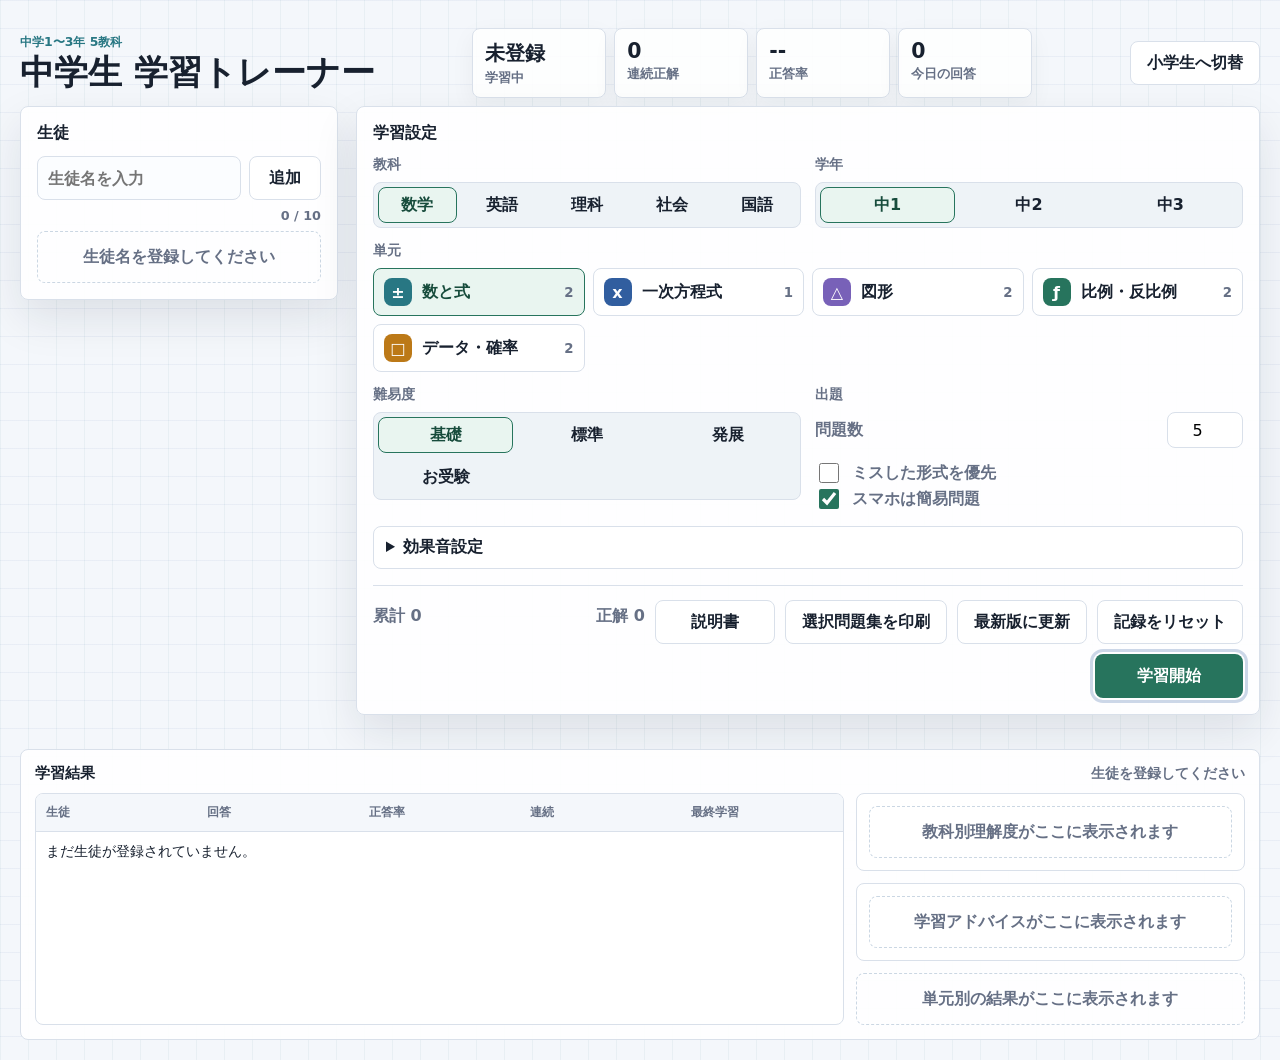
==== commit da0f2657: "Add files via upload" ====
--- a/index.html
+++ b/index.html
@@ -4,7 +4,7 @@
     <meta charset="utf-8" />
     <meta name="viewport" content="width=device-width, initial-scale=1" />
     <title>学習トレーナー</title>
-  <link rel="stylesheet" href="./styles.css?v=20260623-expert-level" />
+  <link rel="stylesheet" href="./styles.css?v=20260624-ojuken-sounds" />
   </head>
   <body class="teacher-mode">
     <div class="app-shell">
@@ -267,6 +267,6 @@
       </section>
     </div>
 
-  <script src="./app.js?v=20260623-expert-level"></script>
+  <script src="./app.js?v=20260624-ojuken-sounds"></script>
   </body>
 </html>
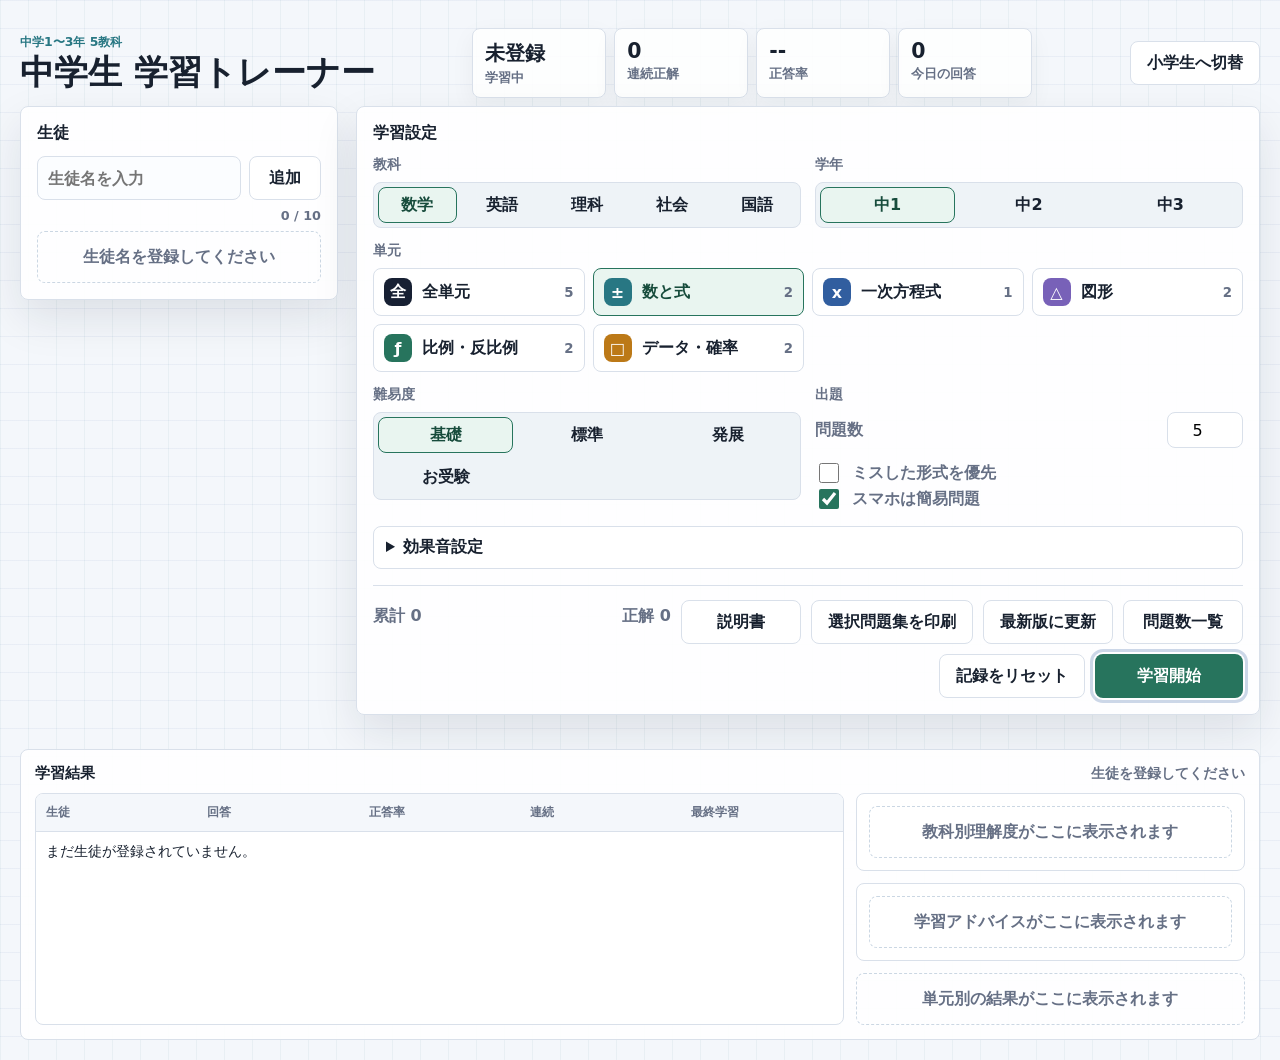
==== commit 99d1aa54: "Add files via upload" ====
--- a/index.html
+++ b/index.html
@@ -4,7 +4,7 @@
     <meta charset="utf-8" />
     <meta name="viewport" content="width=device-width, initial-scale=1" />
     <title>学習トレーナー</title>
-  <link rel="stylesheet" href="./styles.css?v=20260624-ojuken-sounds" />
+  <link rel="stylesheet" href="./styles.css?v=20260625-sound-defaults-bank100" />
   </head>
   <body class="teacher-mode">
     <div class="app-shell">
@@ -98,6 +98,7 @@
                 <a class="secondary guide-link" href="./learning-guide.html" target="_blank" rel="noreferrer">説明書</a>
                 <button class="secondary" id="printWorkbook" type="button">選択問題集を印刷</button>
                 <button class="secondary" id="refreshCache" type="button">最新版に更新</button>
+                <button class="secondary" id="showQuestionCounts" type="button">問題数一覧</button>
                 <button class="secondary" id="resetStats" type="button">記録をリセット</button>
                 <button class="primary" id="startSession" type="button">学習開始</button>
               </div>
@@ -248,25 +249,35 @@
       </section>
     </div>
 
-    <div class="school-choice-backdrop" id="schoolChoice" role="dialog" aria-modal="true" aria-labelledby="schoolChoiceTitle" hidden>
-      <section class="school-choice">
-        <p class="unit-kicker">学習コース</p>
-        <h2 id="schoolChoiceTitle">どちらで学習しますか</h2>
-        <div class="school-choice-grid">
-          <button class="school-choice-card" type="button" data-school-stage="elementary">
-            <span>小</span>
-            <strong>小学生</strong>
-            <small>小1〜小6 / 算数・国語・理科・社会・英語</small>
-          </button>
-          <button class="school-choice-card" type="button" data-school-stage="junior">
-            <span>中</span>
-            <strong>中学生</strong>
-            <small>中1〜中3 / 5教科</small>
-          </button>
+    <div class="print-dialog-backdrop" id="questionCountDialog" hidden>
+      <section class="print-dialog question-count-dialog" role="dialog" aria-modal="true" aria-labelledby="questionCountDialogTitle">
+        <div class="print-dialog-head">
+          <div>
+            <p class="unit-kicker">問題数一覧</p>
+            <h2 id="questionCountDialogTitle">学年・単元ごとの問題数</h2>
+          </div>
+          <button class="icon-button" id="closeQuestionCountDialog" type="button" aria-label="閉じる">×</button>
+        </div>
+        <div class="question-count-summary" id="questionCountSummary"></div>
+        <div class="question-count-table-wrap">
+          <table class="question-count-table">
+            <thead>
+              <tr>
+                <th>学年</th>
+                <th>教科</th>
+                <th>単元</th>
+                <th>基礎</th>
+                <th>標準</th>
+                <th>発展</th>
+                <th>お受験</th>
+              </tr>
+            </thead>
+            <tbody id="questionCountTableBody"></tbody>
+          </table>
         </div>
       </section>
     </div>
 
-  <script src="./app.js?v=20260624-ojuken-sounds"></script>
+  <script src="./app.js?v=20260625-sound-defaults-bank100"></script>
   </body>
 </html>
--- a/styles.css
+++ b/styles.css
@@ -694,6 +694,14 @@
   line-height: 1.43;
 }
 
+.question-variant {
+  display: inline-block;
+  margin-bottom: 6px;
+  color: var(--muted);
+  font-size: 0.72em;
+  font-weight: 850;
+}
+
 .frac-wrap {
   display: inline-flex;
   align-items: center;
@@ -1070,6 +1078,58 @@
   justify-content: flex-end;
   gap: 10px;
   padding: 14px 18px 18px;
+}
+
+.question-count-dialog {
+  width: min(980px, 100%);
+}
+
+.question-count-summary {
+  margin: 14px 18px 0;
+  border: 1px solid #d7e5df;
+  border-radius: 8px;
+  padding: 10px 12px;
+  background: #f0f8f4;
+  color: var(--green-dark);
+  font-size: 0.86rem;
+  font-weight: 850;
+  line-height: 1.45;
+}
+
+.question-count-table-wrap {
+  margin: 14px 18px 18px;
+  overflow: auto;
+  border: 1px solid var(--line);
+  border-radius: 8px;
+  background: #fff;
+}
+
+.question-count-table {
+  width: 100%;
+  min-width: 760px;
+  border-collapse: collapse;
+  font-size: 0.82rem;
+}
+
+.question-count-table th,
+.question-count-table td {
+  border-bottom: 1px solid var(--line);
+  padding: 8px 10px;
+  text-align: left;
+  white-space: nowrap;
+}
+
+.question-count-table th {
+  position: sticky;
+  top: 0;
+  background: #f8fafc;
+  color: var(--muted);
+  font-weight: 900;
+}
+
+.question-count-table td:nth-child(n + 4) {
+  text-align: right;
+  font-weight: 900;
 }
 
 .feedback {
